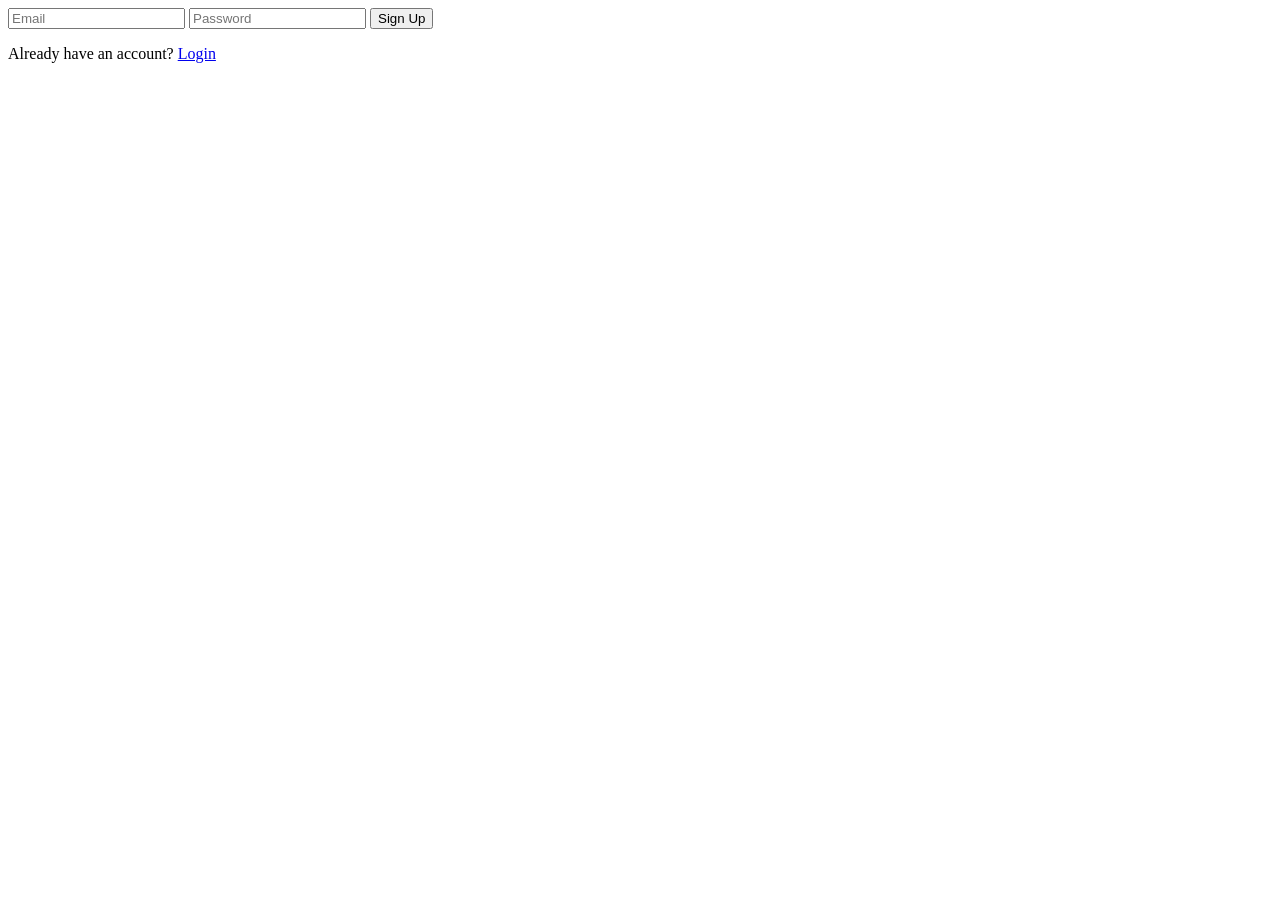
==== index.html @ 98b57c7f "initial commit" ====
<!DOCTYPE html>
<html lang="en">
<head>
    <meta charset="UTF-8">
    <meta name="viewport" content="width=device-width, initial-scale=1.0">
    <title>Document</title>
    <link rel="stylesheet" href="style.css">
</head>
<body class="">
    
<header>
    <div class="logo">karan</div>
    <nav>
        <a href="">Home</a>
        <a href="">Info</a>
        <a href="">Contact</a>
    </nav>
    <div class="icon-cart"><svg aria-hidden="true" xmlns="http://www.w3.org/2000/svg" width="24" height="24" fill="none" viewBox="0 0 24 24">
  <path stroke="currentColor" stroke-linecap="round" stroke-linejoin="round" stroke-width="2" d="M5 4h1.5L9 16m0 0h8m-8 0a2 2 0 1 0 0 4 2 2 0 0 0 0-4Zm8 0a2 2 0 1 0 0 4 2 2 0 0 0 0-4Zm-8.5-3h9.25L19 7H7.312"/>
</svg>
<span>0</span>
</div>
</header>
    <div class="carousel">
        <div class="list">
            <div class="item">
                <img src="images/img1.png">
                <div class="introduce">
                    <div class="title">DESIGN SLIDER</div>
                    <div class="topic">Airpod</div>
                    <div class="des">
                        <!-- 20 lorem -->
                        Lorem ipsum dolor sit amet consectetur adipisicing elit. Officia, laborum cumque dignissimos quidem atque et eligendi aperiam voluptates beatae maxime.
                    </div>
                    <button class="seeMore">SEE MORE &#8599</button>
                </div>
                <div class="detail">
                    <div class="title">Airpod GHTK</div>
                    <div class="des">
                        <!-- lorem 50 -->
                        Lorem ipsum dolor sit amet, consectetur adipisicing elit. Dolor, reiciendis suscipit nobis nulla animi, modi explicabo quod corrupti impedit illo, accusantium in eaque nam quia adipisci aut distinctio porro eligendi. Reprehenderit nostrum consequuntur ea! Accusamus architecto dolores modi ducimus facilis quas voluptatibus! Tempora ratione accusantium magnam nulla tenetur autem beatae.
                    </div>
                    <div class="specifications">
                        <div>
                            <p>Used Time</p>
                            <p>6 hours</p>
                        </div>
                        <div>
                            <p>Charging port</p>
                            <p>Type-C</p>
                        </div>
                        <div>
                            <p>Compatible</p>
                            <p>Android</p>
                        </div>
                        <div>
                            <p>Bluetooth</p>
                            <p>5.3</p>
                        </div>
                        <div>
                            <p>Controlled</p>
                            <p>Touch</p>
                        </div>
                    </div>
                    <div class="checkout">
                        <button>ADD TO CART</button>
                        <button>CHECKOUT</button>
                    </div>
                </div>
            </div>

            <div class="item">
                <img src="images/img2.png">
                <div class="introduce">
                    <div class="title">DESIGN SLIDER</div>
                    <div class="topic">Airpod</div>
                    <div class="des">
                        <!-- 20 lorem -->
                        Lorem ipsum dolor sit amet consectetur adipisicing elit. Officia, laborum cumque dignissimos quidem atque et eligendi aperiam voluptates beatae maxime.
                    </div>
                    <button class="seeMore">SEE MORE &#8599</button>
                </div>
                <div class="detail">
                    <div class="title">Airpod GHTK</div>
                    <div class="des">
                        <!-- lorem 50 -->
                        Lorem ipsum dolor sit amet, consectetur adipisicing elit. Dolor, reiciendis suscipit nobis nulla animi, modi explicabo quod corrupti impedit illo, accusantium in eaque nam quia adipisci aut distinctio porro eligendi. Reprehenderit nostrum consequuntur ea! Accusamus architecto dolores modi ducimus facilis quas voluptatibus! Tempora ratione accusantium magnam nulla tenetur autem beatae.
                    </div>
                    <div class="specifications">
                        <div>
                            <p>Used Time</p>
                            <p>6 hours</p>
                        </div>
                        <div>
                            <p>Charging port</p>
                            <p>Type-C</p>
                        </div>
                        <div>
                            <p>Compatible</p>
                            <p>Android</p>
                        </div>
                        <div>
                            <p>Bluetooth</p>
                            <p>5.3</p>
                        </div>
                        <div>
                            <p>Controlled</p>
                            <p>Touch</p>
                        </div>
                    </div>
                    <div class="checkout">
                        <button>ADD TO CART</button>
                        <button>CHECKOUT</button>
                    </div>
                </div>
            </div>

            <div class="item">
                <img src="images/img3.png">
                <div class="introduce">
                    <div class="title">DESIGN SLIDER</div>
                    <div class="topic">Airpod</div>
                    <div class="des">
                        <!-- 20 lorem -->
                        Lorem ipsum dolor sit amet consectetur adipisicing elit. Officia, laborum cumque dignissimos quidem atque et eligendi aperiam voluptates beatae maxime.
                    </div>
                    <button class="seeMore">SEE MORE &#8599</button>
                </div>
                <div class="detail">
                    <div class="title">Airpod GHTK</div>
                    <div class="des">
                        <!-- lorem 50 -->
                        Lorem ipsum dolor sit amet, consectetur adipisicing elit. Dolor, reiciendis suscipit nobis nulla animi, modi explicabo quod corrupti impedit illo, accusantium in eaque nam quia adipisci aut distinctio porro eligendi. Reprehenderit nostrum consequuntur ea! Accusamus architecto dolores modi ducimus facilis quas voluptatibus! Tempora ratione accusantium magnam nulla tenetur autem beatae.
                    </div>
                    <div class="specifications">
                        <div>
                            <p>Used Time</p>
                            <p>6 hours</p>
                        </div>
                        <div>
                            <p>Charging port</p>
                            <p>Type-C</p>
                        </div>
                        <div>
                            <p>Compatible</p>
                            <p>Android</p>
                        </div>
                        <div>
                            <p>Bluetooth</p>
                            <p>5.3</p>
                        </div>
                        <div>
                            <p>Controlled</p>
                            <p>Touch</p>
                        </div>
                    </div>
                    <div class="checkout">
                        <button>ADD TO CART</button>
                        <button>CHECKOUT</button>
                    </div>
                </div>
            </div>

            <div class="item">
                <img src="images/img4.png">
                <div class="introduce">
                    <div class="title">DESIGN SLIDER</div>
                    <div class="topic">Airpod</div>
                    <div class="des">
                        <!-- 20 lorem -->
                        Lorem ipsum dolor sit amet consectetur adipisicing elit. Officia, laborum cumque dignissimos quidem atque et eligendi aperiam voluptates beatae maxime.
                    </div>
                    <button class="seeMore">SEE MORE &#8599</button>
                </div>
                <div class="detail">
                    <div class="title">Airpod GHTK</div>
                    <div class="des">
                        <!-- lorem 50 -->
                        Lorem ipsum dolor sit amet, consectetur adipisicing elit. Dolor, reiciendis suscipit nobis nulla animi, modi explicabo quod corrupti impedit illo, accusantium in eaque nam quia adipisci aut distinctio porro eligendi. Reprehenderit nostrum consequuntur ea! Accusamus architecto dolores modi ducimus facilis quas voluptatibus! Tempora ratione accusantium magnam nulla tenetur autem beatae.
                    </div>
                    <div class="specifications">
                        <div>
                            <p>Used Time</p>
                            <p>6 hours</p>
                        </div>
                        <div>
                            <p>Charging port</p>
                            <p>Type-C</p>
                        </div>
                        <div>
                            <p>Compatible</p>
                            <p>Android</p>
                        </div>
                        <div>
                            <p>Bluetooth</p>
                            <p>5.3</p>
                        </div>
                        <div>
                            <p>Controlled</p>
                            <p>Touch</p>
                        </div>
                    </div>
                    <div class="checkout">
                        <button>ADD TO CART</button>
                        <button>CHECKOUT</button>
                    </div>
                </div>
            </div>

            <div class="item">
                <img src="images/img5.png">
                <div class="introduce">
                    <div class="title">DESIGN SLIDER</div>
                    <div class="topic">Airpod</div>
                    <div class="des">
                        <!-- 20 lorem -->
                        Lorem ipsum dolor sit amet consectetur adipisicing elit. Officia, laborum cumque dignissimos quidem atque et eligendi aperiam voluptates beatae maxime.
                    </div>
                    <button class="seeMore">SEE MORE &#8599</button>
                </div>
                <div class="detail">
                    <div class="title">Airpod</div>
                    <div class="des">
                        <!-- lorem 50 -->
                        Lorem ipsum dolor sit amet, consectetur adipisicing elit. Dolor, reiciendis suscipit nobis nulla animi, modi explicabo quod corrupti impedit illo, accusantium in eaque nam quia adipisci aut distinctio porro eligendi. Reprehenderit nostrum consequuntur ea! Accusamus architecto dolores modi ducimus facilis quas voluptatibus! Tempora ratione accusantium magnam nulla tenetur autem beatae.
                    </div>
                    <div class="specifications">
                        <div>
                            <p>Used Time</p>
                            <p>6 hours</p>
                        </div>
                        <div>
                            <p>Charging port</p>
                            <p>Type-C</p>
                        </div>
                        <div>
                            <p>Compatible</p>
                            <p>Android</p>
                        </div>
                        <div>
                            <p>Bluetooth</p>
                            <p>5.3</p>
                        </div>
                        <div>
                            <p>Controlled</p>
                            <p>Touch</p>
                        </div>
                    </div>
                    <div class="checkout">
                        <button>ADD TO CART</button>
                        <button>CHECKOUT</button>
                    </div>
                </div>
            </div>

            <div class="item">
                <img src="images/img6.png">
                <div class="introduce">
                    <div class="title">DESIGN SLIDER</div>
                    <div class="topic">Airpod</div>
                    <div class="des">
                        <!-- 20 lorem -->
                        Lorem ipsum dolor sit amet consectetur adipisicing elit. Officia, laborum cumque dignissimos quidem atque et eligendi aperiam voluptates beatae maxime.
                    </div>
                    <button class="seeMore">SEE MORE &#8599</button>
                </div>
                <div class="detail">
                    <div class="title">Airpod GHTK</div>
                    <div class="des">
                        <!-- lorem 50 -->
                        Lorem ipsum dolor sit amet, consectetur adipisicing elit. Dolor, reiciendis suscipit nobis nulla animi, modi explicabo quod corrupti impedit illo, accusantium in eaque nam quia adipisci aut distinctio porro eligendi. Reprehenderit nostrum consequuntur ea! Accusamus architecto dolores modi ducimus facilis quas voluptatibus! Tempora ratione accusantium magnam nulla tenetur autem beatae.
                    </div>
                    <div class="specifications">
                        <div>
                            <p>Used Time</p>
                            <p>6 hours</p>
                        </div>
                        <div>
                            <p>Charging port</p>
                            <p>Type-C</p>
                        </div>
                        <div>
                            <p>Compatible</p>
                            <p>Android</p>
                        </div>
                        <div>
                            <p>Bluetooth</p>
                            <p>5.3</p>
                        </div>
                        <div>
                            <p>Controlled</p>
                            <p>Touch</p>
                        </div>
                    </div>
                    <div class="checkout">
                        <button>ADD TO CART</button>
                        <button>CHECKOUT</button>
                    </div>
                </div>
            </div>
        </div>
        <div class="arrows">
            <button id="prev"><</button>
            <button id="next">></button>
            <button id="back">See All  &#8599</button>
        </div>
    </div>



    <div class="container">
    <div class="title">PRODUCT LIST</div>
<div class="listProduct">
    <div class="item">
        <img src="images/img1.png">
        <h2>NAME PRODUCT</h2>
        <div class="price">$200</div>
        <button class="addCart">Add To Cart</button>
    </div>
</div>
</div>

<div class="cartTab">
    <h1>Shopping Cart</h1>
    <div class="listCart">
        <div class="item"></div>
    </div>
    <div class="btn">
        <button class="close">CLOSE</button>
        <button class="checkOut">CHECK OUT</button>
    </div>
</div>

<button id="logout">Logout</button>

    <script src="script.js"></script>
</body>
</html>
---- style.css ----
@import url('https://fonts.googleapis.com/css2?family=Poppins:ital,wght@0,100;0,200;0,300;0,400;0,500;0,600;0,700;0,800;0,900;1,100;1,200;1,300;1,400;1,500;1,600;1,700;1,800;1,900&display=swap');
body{
    margin: 0;
    background-color: #F4F4F4;
    font-family: Poppins;
}
:root{
    --item1-transform: translateX(-100%) translateY(-5%) scale(1.5);
    --item1-filter: blur(30px);
    --item1-zIndex: 11;
    --item1-opacity: 0;

    --item2-transform: translateX(0);
    --item2-filter: blur(0px);
    --item2-zIndex: 10;
    --item2-opacity: 1;

    --item3-transform: translate(50%,10%) scale(0.8);
    --item3-filter: blur(10px);
    --item3-zIndex: 9;
    --item3-opacity: 1;

    --item4-transform: translate(90%,20%) scale(0.5);
    --item4-filter: blur(30px);
    --item4-zIndex: 8;
    --item4-opacity: 1;
    
    --item5-transform: translate(120%,30%) scale(0.3);
    --item5-filter: blur(40px);
    --item5-zIndex: 7;
    --item5-opacity: 0;
}
header{
    width: 1140px;
    max-width: 90%;
    display: flex;
    justify-content: space-between;
    margin: auto;
    height: 50px;
    align-items: center; 
    position: relative;
    z-index: 10;
}
.container{
    width: 900px;
    max-width: 90vw;
    margin: auto;
    text-align: center;
    padding-top: 10px;
    padding-bottom: 10px;
    transition: transform .5s;
}
header .logo{
    font-weight: bold;
}
header nav a{
    margin-left: 30px;
    text-decoration: none;
    color: #555;
    font-weight: 500;
}
/* svg */
svg{
    width: 30px;}
.icon-cart{
    position: relative;
    right: 0;
    
}
.icon-cart span{
    display: flex;
    width: 20px;
    height: 20px;
    background-color: red;
    justify-content: center;
    align-items: center;
    color: #fff;
    border-radius: 50%;
    position: absolute;
    top: 50%;
    right: -10px;
    font-size: 12px;
}

/* carousel */
.carousel{
    position: relative;
    height: 800px;
    overflow: hidden;
    margin-top: -50px;
    z-index: 1;
}
.carousel .list{
    position: absolute;
    width: 1140px;
    max-width: 90%;
    height: 80%;
    left: 50%;
    transform: translateX(-50%);
}
.carousel .list .item{
    position: absolute;
    left: 0%;
    width: 70%;
    height: 100%;
    font-size: 15px;
    transition: left 0.5s, opacity 0.5s, width 0.5s;
}
.carousel .list .item:nth-child(n + 6){
    opacity: 0;
}
.carousel .list .item:nth-child(2){
    z-index: 10;
    transform: translateX(0);
}
.carousel .list .item img{
    width: 50%;
    position: absolute;
    right: 0;
    top: 50%;
    transform: translateY(-50%);
    transition: right 1.5s;
}

.carousel .list .item .introduce{
    opacity: 0;
    pointer-events: none;
}
.carousel .list .item:nth-child(2) .introduce{
    opacity: 1;
    pointer-events: auto;
    width: 400px;
    position: absolute;
    top: 50%;
    transform:  translateY(-50%);
    transition: opacity 0.5s;
}
.carousel .list .item .introduce .title{
    font-size: 2em;
    font-weight: 500;
    line-height: 1em;
}
.carousel .list .item .introduce .topic{
    font-size: 4em;
    font-weight: 500;
}
.carousel .list .item .introduce .des{
    font-size: small;
    color: #5559;
}
.carousel .list .item .introduce .seeMore{
    font-family: Poppins;
    margin-top: 1.2em;
    padding: 5px 0;
    border: none;
    border-bottom: 1px solid #555;
    background-color: transparent;
    font-weight: bold;
    letter-spacing: 3px;
    transition: background 0.5s;
}
.carousel .list .item .introduce .seeMore:hover{
    background: #eee;
}
.carousel .list .item:nth-child(1){
    transform: var(--item1-transform);
    filter: var(--item1-filter);
    z-index: var(--item1-zIndex);
    opacity: var(--item1-opacity);
    pointer-events: none;
}
.carousel .list .item:nth-child(3){
    transform: var(--item3-transform);
    filter: var(--item3-filter);
    z-index: var(--item3-zIndex);
}
.carousel .list .item:nth-child(4){
    transform: var(--item4-transform);
    filter: var(--item4-filter);
    z-index: var(--item4-zIndex);
}
.carousel .list .item:nth-child(5){
    transform: var(--item5-transform);
    filter: var(--item5-filter);
    opacity: var(--item5-opacity);
    pointer-events: none;
}
/* animation text in item2 */
.carousel .list .item:nth-child(2) .introduce .title,
.carousel .list .item:nth-child(2) .introduce .topic,
.carousel .list .item:nth-child(2) .introduce .des,
.carousel .list .item:nth-child(2) .introduce .seeMore{
    opacity: 0;
    animation: showContent 0.5s 1s ease-in-out 1 forwards;
}
@keyframes showContent{
    from{
        transform: translateY(-30px);
        filter: blur(10px);
    }to{
        transform: translateY(0);
        opacity: 1;
        filter: blur(0px);
    }
}
.carousel .list .item:nth-child(2) .introduce .topic{
    animation-delay: 1.2s;
}
.carousel .list .item:nth-child(2) .introduce .des{
    animation-delay: 1.4s;
}
.carousel .list .item:nth-child(2) .introduce .seeMore{
    animation-delay: 1.6s;
}
/* next click */
.carousel.next .item:nth-child(1){
    animation: transformFromPosition2 0.5s ease-in-out 1 forwards;
}
@keyframes transformFromPosition2{
    from{
        transform: var(--item2-transform);
        filter: var(--item2-filter);
        opacity: var(--item2-opacity);
    }
}
.carousel.next .item:nth-child(2){
    animation: transformFromPosition3 0.7s ease-in-out 1 forwards;
}
@keyframes transformFromPosition3{
    from{
        transform: var(--item3-transform);
        filter: var(--item3-filter);
        opacity: var(--item3-opacity);
    }
}
.carousel.next .item:nth-child(3){
    animation: transformFromPosition4 0.9s ease-in-out 1 forwards;
}
@keyframes transformFromPosition4{
    from{
        transform: var(--item4-transform);
        filter: var(--item4-filter);
        opacity: var(--item4-opacity);
    }
}
.carousel.next .item:nth-child(4){
    animation: transformFromPosition5 1.1s ease-in-out 1 forwards;
}
@keyframes transformFromPosition5{
    from{
        transform: var(--item5-transform);
        filter: var(--item5-filter);
        opacity: var(--item5-opacity);
    }
}
/* previous */
.carousel.prev .list .item:nth-child(5){
    animation: transformFromPosition4 0.5s ease-in-out 1 forwards;
}
.carousel.prev .list .item:nth-child(4){
    animation: transformFromPosition3 0.7s ease-in-out 1 forwards;
}
.carousel.prev .list .item:nth-child(3){
    animation: transformFromPosition2 0.9s ease-in-out 1 forwards;
}
.carousel.prev .list .item:nth-child(2){
    animation: transformFromPosition1 1.1s ease-in-out 1 forwards;
}
@keyframes transformFromPosition1{
    from{
        transform: var(--item1-transform);
        filter: var(--item1-filter);
        opacity: var(--item1-opacity);        
    }
}

/* detail  */
.carousel .list .item .detail{
    opacity: 0;
    pointer-events: none;
}
/* showDetail */
.carousel.showDetail .list .item:nth-child(3),
.carousel.showDetail .list .item:nth-child(4){
    left: 100%;
    opacity: 0;
    pointer-events: none;
}
.carousel.showDetail .list .item:nth-child(2){
    width: 100%;
}
.carousel.showDetail .list .item:nth-child(2) .introduce{
    opacity: 0;
    pointer-events: none;
}
.carousel.showDetail .list .item:nth-child(2) img{
    right: 50%;
}
.carousel.showDetail .list .item:nth-child(2) .detail{
    opacity: 1;
    width: 50%;
    position: absolute;
    right: 0;
    top: 50%;
    transform: translateY(-50%);
    text-align: right;
    pointer-events: auto;
}
.carousel.showDetail .list .item:nth-child(2) .detail .title{
    font-size: 4em;
}
.carousel.showDetail .list .item:nth-child(2) .detail .specifications{
    display: flex;
    gap: 10px;
    width: 100%;
    border-top: 1px solid #5553;
    margin-top: 20px;
}
.carousel.showDetail .list .item:nth-child(2) .detail .specifications div{
    width: 90px;
    text-align: center;
    flex-shrink: 0;
}
.carousel.showDetail .list .item:nth-child(2) .detail .specifications div p:nth-child(1){
    font-weight: bold;
}
.carousel.carousel.showDetail .list .item:nth-child(2) .checkout button{
    font-family: Poppins;
    background-color: transparent;
    border: 1px solid #5555;
    margin-left: 5px;
    padding: 5px 10px;
    letter-spacing: 2px;
    font-weight: 500;
}
.carousel.carousel.showDetail .list .item:nth-child(2) .checkout button:nth-child(2){
    background-color: #693EFF;
    color: #eee;
}
.carousel.showDetail .list .item:nth-child(2) .detail  .title,
.carousel.showDetail .list .item:nth-child(2) .detail  .des,
.carousel.showDetail .list .item:nth-child(2) .detail .specifications,
.carousel.showDetail .list .item:nth-child(2) .detail .checkout{
    opacity: 0;
    animation: showContent 0.5s 1s ease-in-out 1 forwards;
}
.carousel.showDetail .list .item:nth-child(2) .detail  .des{
    animation-delay: 1.2s;
}
.carousel.showDetail .list .item:nth-child(2) .detail .specifications{
    animation-delay: 1.4s;
}
.carousel.showDetail .list .item:nth-child(2) .detail .checkout{
    animation-delay: 1.6s;
}
.arrows{
    position: absolute;
    bottom: 10px;
    width: 1140px;
    max-width: 90%;
    display: flex;
    justify-content: space-between;
    left: 50%;
    transform: translateX(-50%);
}
#prev,
#next{
    width: 40px;
    height: 40px;
    border-radius: 50%;
    font-family: monospace;
    border: 1px solid #5555;
    font-size: large;
    bottom: 20%;
    left: 10%;
}
#next{
    left: unset;
    right: 10%;
}
#back{
    position: absolute;
    z-index: 100;
    bottom: 0%;
    left: 50%;
    transform: translateX(-50%);
    border: none;
    border-bottom: 1px solid #555;
    font-family: Poppins;
    font-weight: bold;
    letter-spacing: 3px;
    background-color: transparent;
    padding: 10px;
    /* opacity: 0; */
    transition: opacity 0.5s;
}
.carousel.showDetail #back{
    opacity: 1;
}
.carousel.showDetail #prev,
.carousel.showDetail #next{
    opacity: 0;
    pointer-events: none;
}
.carousel::before{
    width: 500px;
    height: 300px;
    content: '';
    background-image: linear-gradient(70deg, #DC422A, blue);
    position: absolute;
    z-index: -1;
    border-radius: 20% 30% 80% 10%;
    filter: blur(150px);
    top: 50%;
    left: 50%;
    transform: translate(-10%, -50%);
    transition: 1s;
}
.carousel.showDetail::before{
    transform: translate(-100%, -50%) rotate(90deg);
    filter: blur(130px);
}

.listProduct .item img{
    width: 90%;
    filter: drop-shadow(0 5opx 20px #0009);
}
.listProduct{
    padding-top: 20px;
    display: grid;
    grid-template-columns: repeat(4, 1fr);
    gap: 20px;
}
.listProduct .item{
    background-color: #e0e0ad;
    padding: 20px;
    border-radius: 20px;
}
.listProduct .item h2{
    font-weight: 500;
    font-size: large;
}
.listProduct .item .price{
    letter-spacing: 7px;
    font-size: small;
}
.listProduct .item button{
    background-color: #353432;
    color: #eee;
    padding: 5px 10px;
    border-radius: 20px;
    margin-top: 10px;
    border: none;
    cursor: pointer;
}

.cartTab{
    width: 400px;
    background-color: #353432;
    color: #eee;
    position: fixed;
    inset: 0 -400px 0 auto;
    display: grid;
    grid-template-rows: 70px 1fr 70px;
    transition: .5s;
    z-index: 1000;
}

body.showCart .cartTab{
    inset: 0 0 0 auto;
}
body.showCart .container{
    transform: translateX(-250px);
}
.cartTab h1{
    padding: 20px;
    margin: 0;
    font-weight: 300;
}
.cartTab .btn{
    display: grid;
    grid-template-columns: repeat(2, 1fr);
}
.cartTab .btn button{
    background-color: #E8BC0E;
    border: none;
    font-family: Poppins;
    font-weight: 500;
    cursor: pointer;
}
.cartTab .btn .close{
    background-color: #eee;
}
.cartTab .listCart .item img{
    width: 90%;
}
.cartTab .listCart .item{
    display: grid;
    grid-template-columns: 70px 150px 50px 1fr;
    gap: 10px;
    text-align: center;
    align-items: center;
}
.listCart .quantity span{
    display: inline-block;
    width: 25px;
    height: 25px;
    background-color: #eee;
    color: #555;
    border-radius: 50%;
    cursor: pointer;
}
.listCart .quantity span:nth-child(2){
    background-color: transparent;
    color: #eee;
}
.listCart .item:nth-child(even){
    background-color: #eee1;
}
.listCart{
    overflow: auto;
}
.listCart::-webkit-scrollbar{
    width: 0;
}





@media screen and (max-width: 991px){
    /* ipad, tablets */
    .carousel .list .item{
        width: 90%;
    }
    .carousel.showDetail .list .item:nth-child(2) .detail .specifications{
        overflow: auto;
    }
    .carousel.showDetail .list .item:nth-child(2) .detail .title{
        font-size: 2em;
    }
    .listProduct{
        grid-template-columns: repeat(3, 1fr);
    }
}
@media screen and (max-width: 767px){
    /* mobile */
      .listProduct{
        grid-template-columns: repeat(2, 1fr);
    }
    .carousel{
        height: 600px;
    }
    .carousel .list .item{
        width: 100%;
        font-size: 10px;
    }
    
    .carousel .list{
        height: 100%;
    }
    .carousel .list .item:nth-child(2) .introduce{
        width: 50%;
    }
    
    .carousel .list .item img{
        width: 40%;
    }
    .carousel.showDetail .list .item:nth-child(2) .detail{
        backdrop-filter: blur(10px);
        font-size: small;
    }
    .carousel .list .item:nth-child(2) .introduce .des,
    .carousel.showDetail .list .item:nth-child(2) .detail .des{
        height: 100px;
        overflow: auto;
    }
    .carousel.showDetail .list .item:nth-child(2) .detail .checkout{
        display: flex;
        width: max-content;
        float: right;
    }
}
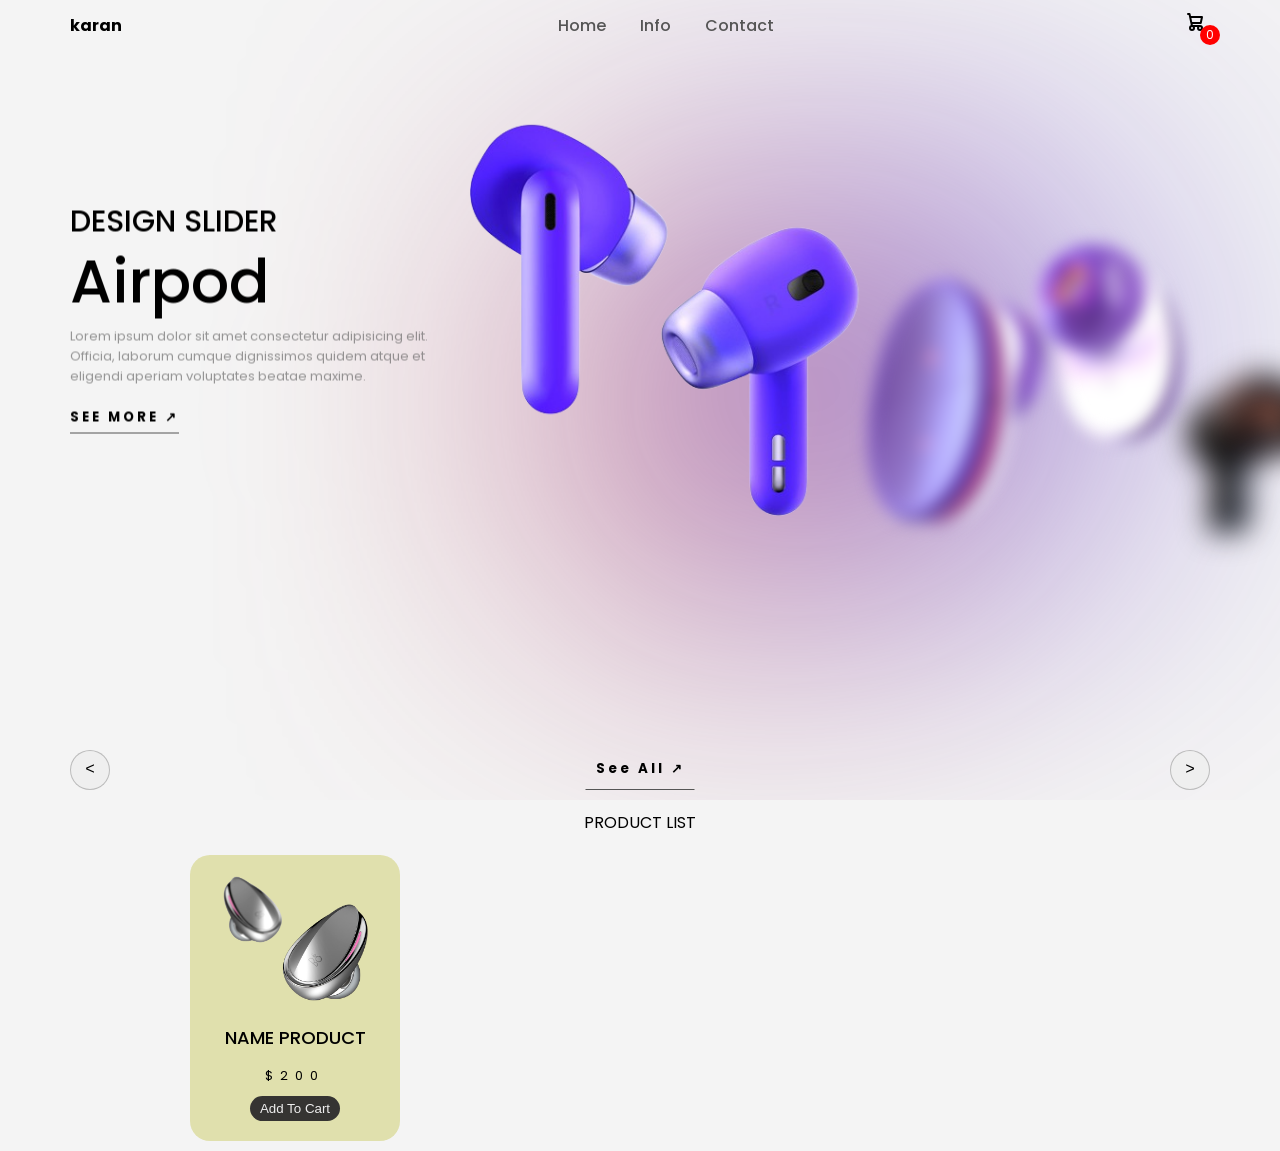
==== commit acecd1af: "Comment out logout button in index.html" ====
--- a/index.html
+++ b/index.html
@@ -331,8 +331,8 @@
     </div>
 </div>
 
-<button id="logout">Logout</button>
+<!-- <button id="logout">Logout</button> -->
 
     <script src="script.js"></script>
 </body>
-</html>+</html>
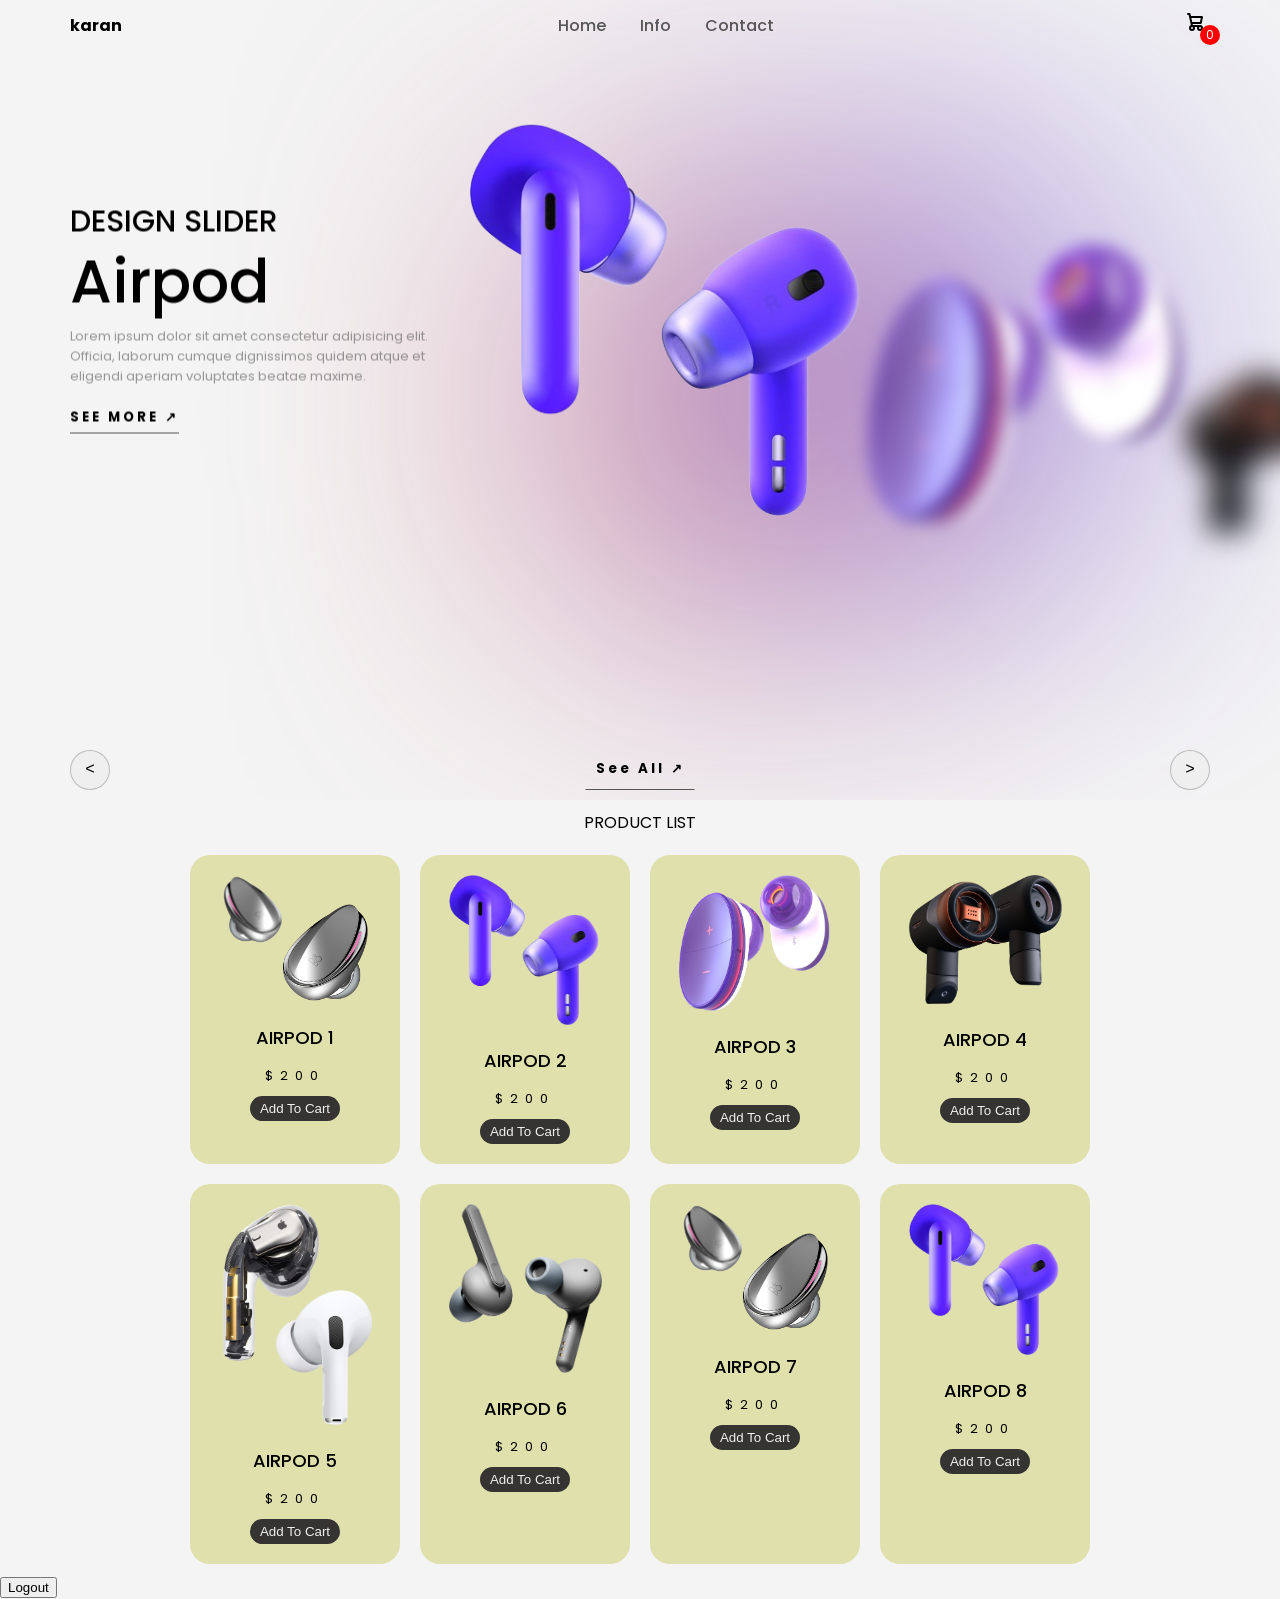
==== commit 21b619d0: "Add logout button to index.html" ====
--- a/index.html
+++ b/index.html
@@ -331,7 +331,7 @@
     </div>
 </div>
 
-<!-- <button id="logout">Logout</button> -->
+<button id="logout">Logout</button>
 
     <script src="script.js"></script>
 </body>
